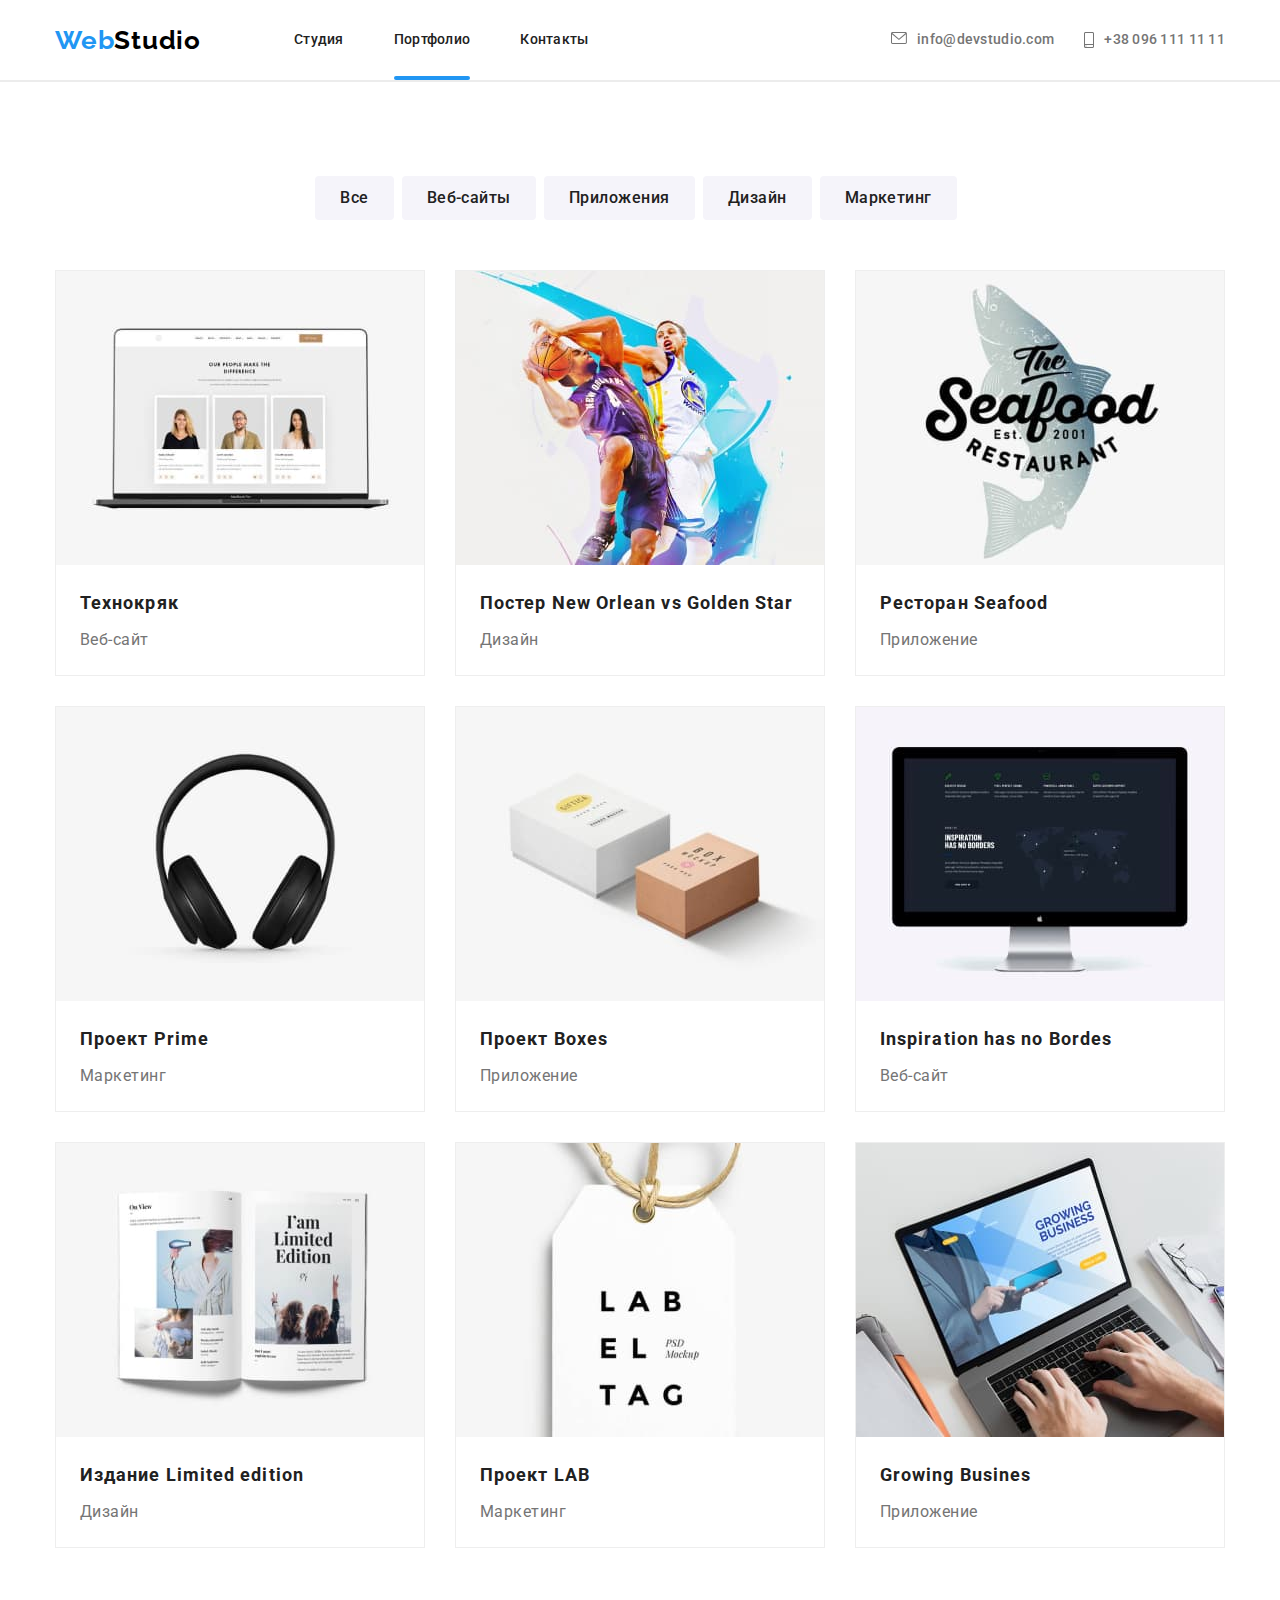
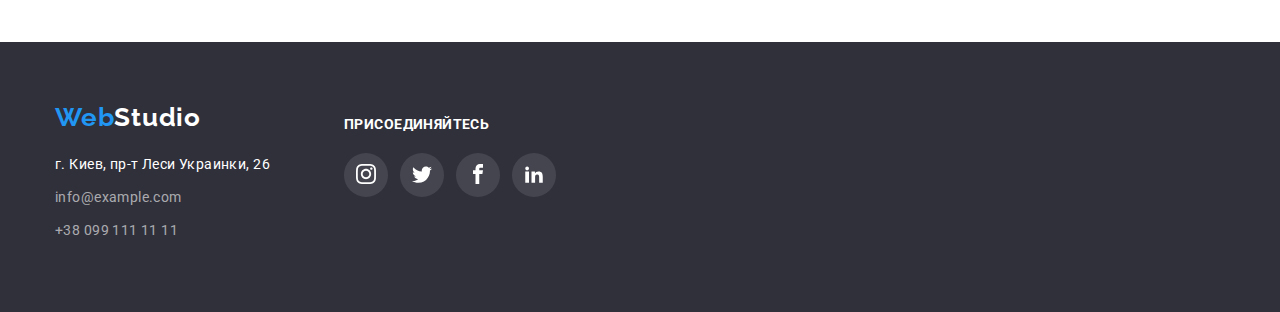
==== portfolio.html @ 7aec96bd "дз" ====
<!DOCTYPE html>
<html lang="ru">
<head>
    <meta charset="UTF-8">
    <meta http-equiv="X-UA-Compatible" content="IE=edge">
    <meta name="viewport" content="width=device-width, initial-scale=1.0">
    <title>Портфолио</title>
    <link rel="preconnect" href="https://fonts.googleapis.com">
    <link rel="preconnect" href="https://fonts.gstatic.com" crossorigin>
    <link href="https://fonts.googleapis.com/css2?family=Raleway:wght@700&family=Roboto:wght@400;500;700;900&display=swap"
        rel="stylesheet">
        <link rel="stylesheet" href="https://cdnjs.cloudflare.com/ajax/libs/modern-normalize/1.1.0/modern-normalize.min.css">
    <link rel="stylesheet" href="css/styles.css">
</head>
<body>
    <header>
        <!--верхняя строка-->
    <div class="container main-nav"><a href=""class="logo link"><span class="logo-one">Web</span><span class="logo-two">Studio</span></a>
    <nav>
        <ul class="site-nav list">
            <li class="item">
                <a class="link-pr" href="index.html">Студия</a>
            </li>
            <li class="item">
                <a class="link-pr current" href="portfolio.html">Портфолио</a>
            </li>
            <li class="item">
                <a class="link-pr" href="">Контакты</a>
            </li>
        </ul>
    </nav>
       <div class="contact-line">
            <a class="contact item link " href="mailto:info@devstudio.com">
                <svg class="icon-email">
                    <use class="" href="./images/sprite.svg#icon-envelope" width="16" height="12"></use>
                </svg>info@devstudio.com
            </a>
             <a class="contact link " href="tel:+380961111111">
                <svg class="icon-tel">
                    <use class="" href="./images/sprite.svg#icon-smartphone" width="10" height="16"></use>
                </svg> +38 096 111 11 11
            </a>
        </div>
    </div>
    <div class="border">
    
    </div>
    </header>
    <main>
        <section>
            <div class="container">
                <!--Конопки навигации-->
                <div class="button-navigation">
                    <ul class="button list">
                        <li  class="item">
                            <button class="portfolio-button " type="button">Все</button>
                        </li>
                        <li class="item">
                            <button class="portfolio-button" type="button">Веб-сайты</button>
                        </li>
                        <li class="item">
                            <button class="portfolio-button" type="button">Приложения</button>
                        </li>
                        <li class="item">
                            <button class="portfolio-button" type="button">Дизайн</button>
                        </li>
                        <li class="item">
                            <button class="portfolio-button" type="button">Маркетинг</button>
                        </li>
                    </ul>
                </div>
            <!--Проекты-->
                <ul class="project list">
                    <li class="project-element">

                        <div class="overlay">
                            <a href="">
                             <img src="images/project1.jpg" alt="Технокряк" width="370" height="294px" /></a>
                                <p class="overlay-content">
                                    Ресурс предлагает комплексные предложения с разным уровнем функционала и сервисов. Все это позволит посетителю получить
                                    исчерпывающие сведения о компании или частном лице
                                </p>
                        </div>
                                <div class="project-groop">
                                    <h3 class="project-titl">Технокряк</h3>
                                    <p class="project-text">Веб-сайт</p>
                                </div>
                    </li>
                    <li class="project-element">
                        <div class="overlay">
                          <a href="">
                            <img src="images/project2.jpg" alt="Постер New Orlean vs Golden Star" width="370" height="294px"  /></a>
                                <p class="overlay-content">
                                    
                                </p>
                        </div>
                            <div class="project-groop">
                                <h3 class="project-titl">Постер New Orlean vs Golden Star</h3>
                                <p class="project-text">Дизайн</p>
                            </div>
                    </li>
                    <li class="project-element">
                        <div class="overlay">
                            <a href="">
                                <img src="images/project3.jpg" alt="Ресторан Seafood" width="370" height="294px" /></a>
                            <p class="overlay-content">
                            
                            </p>
                        </div>
                                <div class="project-groop">
                                    <h3 class="project-titl">Ресторан Seafood</h3>
                                    <p class="project-text">Приложение</p>
                                </div>
                    
                    </li>
                    <li class="project-element">
                       <div class="overlay"> 
                            <a href="">
                              <img src="images/project4.jpg" alt="Проект Prime" width="370" height="294px" /></a>
                                <p class="overlay-content">
                                
                                </p>
                        </div>
                            <div class="project-groop">
                                <h3 class="project-titl">Проект Prime</h3>
                                <p class="project-text">Маркетинг</p>
                            </div>
                    </li>
                    <li class="project-element">
                        <div class="overlay">
                            <a href="">
                                <img src="images/project5.jpg" alt="Проект Boxes" width="370" height="294px" /></a>
                                    <p class="overlay-content">
                                    
                                    </p>
                        </div>
                            <div class="project-groop">
                                <h3 class="project-titl">Проект Boxes</h3>
                                <p class="project-text">Приложение</p>
                            </div>
                    </li>
                    <li class="project-element">
                        <div class="overlay">
                            <a href="">
                                <img src="images/project6.jpg" alt="Inspiration has no Bordes" width="370" height="294px" /></a>
                                    <p class="overlay-content">
                                    
                                    </p>
                        </div>
                            <div class="project-groop">
                                <h3 class="project-titl">Inspiration has no Bordes</h3>
                                <p class="project-text">Веб-сайт</p>
                            </div>
                    </li>
                    <li class="project-element">
                        <div class="overlay">
                            <a href="">
                                <img src="images/project7.jpg" alt="Издание Limited edition" width="370" height="294px" /></a>
                                    <p class="overlay-content">
                                    
                                    </p>
                        </div>
                            <div class="project-groop">
                                <h3 class="project-titl">Издание Limited edition</h3>
                                <p class="project-text">Дизайн</p>
                            </div>
                    </li>
                    <li class="project-element">
                       <div class="overlay">
                            <a href="">
                                <img src="images/project8.jpg" alt="Проект LAB" width="370" height="294px" /></a>
                                    <p class="overlay-content">
                                    
                                    </p>
                        </div>
                            <div class="project-groop">
                                <h3 class="project-titl">Проект LAB</h3>
                                <p class="project-text">Маркетинг</p>
                            </div>
                    </li>
                    <li class="project-element">
                        <div class="overlay">
                            <a href="">
                                <img src="images/project9.jpg" alt="Growing Busines" width="370" height="294px" /></a>
                                    <p class="overlay-content">
                                    
                                    </p>
                        </div>
                            <div class="project-groop">
                                <h3 class="project-titl">Growing Busines</h3>
                                <p class="project-text">Приложение</p>
                            </div>
                    </li>
                </ul>
            </div>
        </section>
    </main>
    <footer>
        <div class="footer container">
            <div class="footer-item">
                <!--Подвал-->
                <a href="" class="logo link"><span class="logo-one">Web</span><span
                        class="logo-two-footer">Studio</span></a>
                <address>
                    <p class="addres">г. Киев, пр-т Леси Украинки, 26</p>
                    <a class="address-contact link" href="mailto:info@example.com">info@example.com</a>
                    <a class="address-contact link" href="tel:+380991111111">+38 099 111 11 11</a>
                </address>
            </div>
    
            <div class="footer-item ">
                <h2 class="footer-title">Присоединяйтесь</h3>
                    <ul class="footer-social list">
                        <li class="footer-social-list-item">
                            <a class="footer-social-list-link" href="">
                                <svg class="footer-social-list-icon">
                                    <use href="./images/sprite.svg#icon-instagram" width="20" height="20">
    
                                    </use>
                                </svg>
                            </a>
                        </li>
                        <li class="footer-social-list-item">
                            <a class="footer-social-list-link" href="">
                                <svg class="footer-social-list-icon">
                                    <use href="./images/sprite.svg#icon-twitter" width="20" height="20">
    
                                    </use>
                                </svg>
                            </a>
                        </li>
                        <li class="footer-social-list-item">
                            <a class="footer-social-list-link" href="">
                                <svg class="footer-social-list-icon">
                                    <use href="./images/sprite.svg#icon-facebook" width="20" height="20">
    
                                    </use>
                                </svg>
                            </a>
                        </li>
                        <li class="footer-social-list-item">
                            <a class="footer-social-list-link" href="">
                                <svg class="footer-social-list-icon">
                                    <use class="" href="./images/sprite.svg#icon-linkedin" width="20" height="20">
    
                                    </use>
                                </svg>
                            </a>
                        </li>
                    </ul>
            </div>
        </div>
    </footer>
    </body>
    
    </html>
---- css/styles.css ----
:root {
  --primary-font-family: "Roboto", sans-serif;
  --secondary-font-family: "Raleway", sans-serif;
  --color-text: #000000;
  --background-color: #ffffff;
  --second-background: #2f303a;
  --focus-color: #2196f3;
  --secondary-color: #757575;
  --color-title: #212121;
}
h1,
h2,
h3,
h4,
h5,
h6,
p {
  margin-top: 0;
  margin-bottom: 0;
}
ul,
ol {
  margin-top: 0;
  margin-bottom: 0;
  padding-left: 0;
}
img {
  display: block;
}
.container {
  width: 1200px;
  padding-left: 15px;
  padding-right: 15px;
  margin-left: auto;
  margin-right: auto;
}
section {
  padding-top: 94px;
  padding-bottom: 94px;
}
.list {
  color: var(--color-text);
  list-style-type: none;
}
.link {
  text-decoration: none;
}
body {
  background-color: var(--background-color);
  color: var(--color-text);
  font-family: var(--primary-font-family);
}
.main-nav {
  display: flex;
  align-items: center;
}
/* .link-pr::after {
  content: "";
  display: block;
  width: 100%;
  height: 3px;
  border-radius: 2px;
  background-color: blueviolet; */

.logo {
  font-family: var(--secondary-font-family);
  font-style: normal;
  font-weight: bold;
  font-size: 26px;
  line-height: 1.19;
  /* identical to box height */
  letter-spacing: 0.03em;
}
.logo-one {
  color: #2196f3;
}
.logo-two {
  color: var(--color-text);
}
.logo-two-footer {
  color: #ffffff;
}
/*site nab */
.site-nav .current::after {
  content: "";
  position: absolute;
  bottom: 0;
  left: 0;

  display: block;
  width: 100%;
  height: 4px;
  border-radius: 2px;
  background-color: #2196f3;
}
.site-nav {
  display: flex;

  margin-left: 93px;
}
.site-nav .item:not(:last-child) {
  margin-right: 50px;
}
.site-nav a {
  color: #212121;
  font-family: var(--primary-font-family);
  font-style: normal;
  font-weight: 500;
  font-size: 14px;
  line-height: 1.14;
  letter-spacing: 0.02em;
  position: relative;
  text-decoration: none;

  transition: color 250ms cubic-bezier(0.4, 0, 0.2, 1);
}
.site-nav a:hover,
.site-nav a:focus {
  color: var(--focus-color);
}
.link-pr {
  display: block;
  padding-top: 32px;
  padding-bottom: 32px;
}
.border {
  border: 1px solid #ececec;
}
.contact {
  display: flex;
  font-family: var(--primary-font-family);
  font-style: normal;
  font-weight: 500;
  font-size: 14px;
  line-height: 1.14;
  letter-spacing: 0.02em;

  color: var(--secondary-color);

  transition: color 250ms cubic-bezier(0.4, 0, 0.2, 1);
}
.contact.item:not(:last-child) {
  margin-right: 30px;
}
.contact:hover,
.contact:focus {
  color: var(--focus-color);
}
.contact:hover .icon-email,
.contact:focus .icon-email {
  fill: var(--focus-color);
}
.contact:hover .icon-tel,
.contact:focus .icon-tel {
  fill: var(--focus-color);
}
.contact-line {
  display: flex;
  margin-left: auto;
}
.icon-email {
  display: block;
  width: 16px;
  height: 12px;
  margin-right: 10px;
  fill: var(--secondary-color);
}
.icon-tel {
  display: block;
  width: 10px;
  height: 16px;
  margin-right: 10px;
  fill: var(--secondary-color);
}
/*service*/
.servis {
  background-color: var(--second-background);
  text-align: center;

  padding-bottom: 200px;
  padding-top: 200px;

  background-image: linear-gradient(
      to top,
      rgba(0, 0, 0, 0.25),
      rgba(0, 0, 0, 0.25)
    ),
    url(../images/bcg.jpg);

  background-repeat: no-repeat;
  background-position: center;
  background-size: cover;
}
.servis-text {
  font-family: var(--primary-font-family);
  font-style: normal;
  font-weight: 900px;
  font-size: 44px;
  line-height: 1.36;
  letter-spacing: 0.06em;
  text-transform: uppercase;

  color: #ffffff;
  display: flex;
  flex-flow: column;
}
.servis-button {
  font-family: var(--primary-font-family);
  font-style: normal;
  font-weight: bold;
  font-size: 16px;
  line-height: 1.88;
  display: inline-block;
  letter-spacing: 0.06em;
  cursor: pointer;

  color: #ffffff;
  background: #2196f3;
  box-shadow: 0px 4px 4px rgba(0, 0, 0, 0.15);
  border-radius: 4px;
  border: solid transparent;

  margin-top: 30px;
  padding: 10px 32px;
  min-width: 200px;
  transition: color 250ms cubic-bezier(0.4, 0, 0.2, 1);
}
.servis-button:hover,
.servis-button:focus {
  background: #188ce8;
  color: #ffffff;
  box-shadow: 0px 4px 4px rgba(0, 0, 0, 0.15);
  border-radius: 4px;
}
/* Modal */
.backdrop {
  position: fixed;
  top: 0;
  left: 0;
  width: 100%;
  height: 100%;
  background-color: rgba(0, 0, 0, 0.2);

  opacity: 1;

  transition: opacity 250ms cubic-bezier(0.4, 0, 0.2, 1);
}
.backdrop.is-hidden {
  opacity: 0;
  pointer-events: none;
  transition: opacity 250ms cubic-bezier(0.4, 0, 0.2, 1);
}
.backdrop.is-hidden.modal {
  transform: scale(0.1);
  transition: transform 250ms cubic-bezier(0.4, 0, 0.2, 1);
}
.modal {
  position: absolute;
  top: 50%;
  left: 50%;

  transform: scale(1) translate(-50%, -50%);
  width: 528px;
  height: 581px;

  background: #ffffff;
  box-shadow: 0px 1px 3px rgba(0, 0, 0, 0.12), 0px 1px 1px rgba(0, 0, 0, 0.14),
    0px 2px 1px rgba(0, 0, 0, 0.2);
  border-radius: 4px;

  transition: transform 250ms cubic-bezier(0.4, 0, 0.2, 1);
}
.btn-modal {
  position: absolute;
  top: 0;
  right: 0;

  width: 20px;
  height: 20px;
  border-radius: 50%;
  background: #ffffff;
  border: 1px solid rgba(0, 0, 0, 0.1);
  padding-right: 15px;
  padding-top: 2px;
  margin-right: 8px;
  margin-top: 8px;
}
.btm-modal-icon {
  width: 100%;
  height: 100%;
}
/*peculiarities*/
.feature {
  padding-bottom: 0px;
}
.peculiarities {
  display: flex;
}
.icon-item {
  min-width: 270px;
  min-height: 101px;
  margin-right: 30px;
  flex-basis: calc((100% - 120px) / 4);
}
.icon-sector {
  background-color: #f5f4fa;
  margin-bottom: 30px;

  min-width: 270px;
  min-height: 120px;
  display: flex;

  align-items: center;
  justify-content: center;
}
.icon {
  width: 70px;
  height: 70px;
}

.peculiarities .item:nth-child(4n) {
  margin-right: 0px;
}
.peculiarities-titl {
  font-family: var(--primary-font-family);
  font-style: normal;
  font-weight: bold;
  font-size: 14px;
  line-height: 1.14;
  letter-spacing: 0.03em;
  text-transform: uppercase;

  color: var(--color-title);

  margin-bottom: 10px;
}
.peculiarities-text {
  font-family: var(--primary-font-family);
  font-style: normal;
  font-weight: normal;
  font-size: 14px;
  line-height: 1.71;
  letter-spacing: 0.03em;

  color: var(--secondary-color);
}
.bacground-section {
  background: #f5f4fa;
}
.headlines {
  font-family: var(--primary-font-family);
  font-style: normal;
  font-weight: bold;
  font-size: 36px;
  line-height: 1.17;
  text-align: center;
  letter-spacing: 0.03em;

  color: var(--color-title);

  margin-bottom: 50px;
}
.images-sector {
  position: relative;
}

.images-sector-text {
  position: absolute;
  bottom: 0;
  left: 0;
  width: 100%;
  height: 70px;

  background: rgba(47, 48, 58, 0.8);

  font-family: var(--primary-font-family);
  font-style: normal;
  font-weight: bold;
  font-size: 14px;
  line-height: 1.14;
  letter-spacing: 0.03em;
  text-transform: uppercase;
  color: #ffffff;
  text-align: center;

  padding-top: 27px;
}
/* Comand */
.main-img {
  display: flex;
}
.main-img .item {
  margin-right: 30px;
  width: 370px;
}
.main-img .item:nth-child(3n) {
  margin-right: 0px;
}
.img-section {
  justify-content: center;
}
/*team*/
.team-groop {
  padding-top: 30px;
  padding-bottom: 30px;
}
.team-main-img {
  display: flex;
}
.team-main-img .item {
  margin-right: 30px;

  background: #ffffff;

  box-shadow: 0px 1px 3px rgba(0, 0, 0, 0.12), 0px 1px 1px rgba(0, 0, 0, 0.14),
    0px 2px 1px rgba(0, 0, 0, 0.2);
  border-radius: 0px 0px 4px 4px;
}
.team-main-img .item:nth-child(4n) {
  margin-right: 0px;
}
.team-titl {
  font-family: var(--primary-font-family);
  font-style: normal;
  font-weight: 500;
  font-size: 16px;
  line-height: 1.19;
  text-align: center;
  letter-spacing: 0.03em;

  color: var(--color-title);
}
.team-text {
  font-family: var(--primary-font-family);
  font-style: normal;
  font-weight: normal;
  font-size: 16px;
  line-height: 1.19;
  text-align: center;
  letter-spacing: 0.03em;

  color: var(--secondary-color);

  margin-top: 10px;
}

.social-list {
  display: flex;
  padding-top: 10px;
  justify-content: space-around;
  align-items: center;
}
.social-list-item {
  justify-content: space-around;
  margin-left: 10px;
}
.social-list-item:first-child {
  margin-left: 0px;
}
.social-list-link {
  display: flex;

  justify-content: space-around;
  width: 44px;
  height: 44px;
  background-color: var(--background-color);
  border-radius: 50%;
  transition: background-color 250ms cubic-bezier(0.4, 0, 0.2, 1);
}
.social-list-icon {
  width: 20px;
  height: 20px;
  margin-top: 11px;
  justify-content: space-around;
  align-items: center;
  fill: #afb1b8;
  transition: fill 250ms cubic-bezier(0.4, 0, 0.2, 1);
}

.social-list-link:hover,
.social-list-link:focus {
  background-color: var(--focus-color);
}

.social-list-link:hover .social-list-icon,
.social-list-link:focus .social-list-icon {
  fill: var(--background-color);
}
/*button*/
.button-navigation {
  justify-content: center;
}
.button {
  display: flex;

  margin-bottom: 50px;
  justify-content: center;
}
.button .item {
  margin-right: 8px;
}
.portfolio-button {
  color: var(--color-title);
  background-color: #f5f4fa;
  font-family: inherit;
  font-weight: 500;
  font-size: 16px;
  line-height: 1.62;

  text-align: center;
  letter-spacing: 0.03em;
  cursor: pointer;
  border: solid transparent;

  padding: 6px 22px;
  border-radius: 4px;

  transition: box-shadow 250ms cubic-bezier(0.4, 0, 0.2, 1),
    color 250ms cubic-bezier(0.4, 0, 0.2, 1);
}
.portfolio-button:hover,
.portfolio-button:focus {
  color: #ffffff;
  background-color: #2196f3;
  box-sizing: border-box;
  box-shadow: 0px 1px 1px rgba(0, 0, 0, 0.12), 0px 4px 4px rgba(0, 0, 0, 0.06),
    1px 4px 6px rgba(0, 0, 0, 0.16);
}
.button-nav:focus,
.button-nav:hover {
  background-color: var(--focus-color);
  color: #ffffff;
  box-shadow: 0px 3px 1px rgba(0, 0, 0, 0.1), 0px 1px 2px rgba(0, 0, 0, 0.08),
    0px 2px 2px rgba(0, 0, 0, 0.12);
  border-radius: 4px;
}
/*projects*/
.project {
  display: flex;
  flex-wrap: wrap;
}
.project-element {
  width: 370px;
  margin-right: 30px;
  margin-bottom: 30px;

  background: #ffffff;
  border: 1px solid #eeeeee;
  box-sizing: border-box;
  transition: box-sizing 250ms cubic-bezier(0.4, 0, 0.2, 1);
}
.project-element:focus,
.project-element:hover {
  box-sizing: border-box;
  box-shadow: 0px 1px 1px rgba(0, 0, 0, 0.12), 0px 4px 4px rgba(0, 0, 0, 0.06),
    1px 4px 6px rgba(0, 0, 0, 0.16);
}
.project-element:nth-child(3n) {
  margin-right: 0px;
}
.project-element:nth-last-child(-n + 3) {
  margin-bottom: 0px;
}
/* Overlay */

.overlay {
  position: relative;
  overflow: hidden;
}
.overlay::before {
  position: absolute;
  content: "";
  display: inline-block;
  width: 100%;
  height: 100%;
  background-color: rgba(33, 150, 243, 0.9);

  transform: translateY(+300px);

  transition: transform 250ms cubic-bezier(0.4, 0, 0.2, 1);
}
.overlay-content {
  position: absolute;
  top: 0;
  left: 0;

  width: 100%;
  height: 100%;

  font-family: var(--primary-font-family);
  font-style: normal;
  font-weight: normal;
  font-size: 16px;
  line-height: 1.88;
  letter-spacing: 0.03em;

  color: #ffffff;

  padding-top: 63px;
  padding-left: 24px;

  transform: translateY(+300px);

  transition: transform 250ms cubic-bezier(0.4, 0, 0.2, 1);
}
.overlay:focus .overlay-content,
.overlay:hover .overlay-content {
  transform: translateY(0);
}
.overlay:focus::before,
.overlay:hover::before {
  transform: translateY(0);
}
.project-groop {
  padding-top: 20px;
  padding-bottom: 20px;
  padding-left: 24px;
  padding-right: 24px;
}
.project-titl {
  font-family: var(--primary-font-family);
  font-style: normal;
  font-weight: bold;
  font-size: 18px;
  line-height: 2;
  letter-spacing: 0.06em;

  color: var(--color-title);

  padding-bottom: 4px;
}
.project-text {
  font-family: var(--primary-font-family);
  font-style: normal;
  font-weight: normal;
  font-size: 16px;
  line-height: 1.88;
  letter-spacing: 0.03em;

  color: var(--secondary-color);
}
/* Company */
.company {
  display: flex;
  width: 170px;
  height: 92px;
}
.company-sector {
  width: 170px;
  height: 92px;
  margin-right: 30px;
}
.company-item {
  min-width: 170px;
  min-height: 92px;
  margin-right: 30px;
  flex-basis: calc((100% - 92px) / 6);
}
.company-item:last-child {
  margin-right: 0px;
}
.company-list-link {
  display: flex;
  justify-content: center;
  align-items: center;
  fill: #afb1b8;
  border: 1px solid #afb1b8;
  border-radius: 4px;
  min-width: 170px;
  min-height: 92px;
  transition: fill 250ms cubic-bezier(0.4, 0, 0.2, 1),
    border 250ms cubic-bezier(0.4, 0, 0.2, 1);
}
.company-icon {
  fill: #afb1b8;
  width: 106px;
  height: 60px;
  transition: fill 250ms cubic-bezier(0.4, 0, 0.2, 1);
}
.company-list-link:focus,
.company-list-link:hover {
  border: 1px solid var(--focus-color);
  border-radius: 4px;
}
.company-list-link:focus .company-icon,
.company-list-link:hover .company-icon {
  fill: var(--focus-color);
}
/*footer*/
footer {
  display: flex;
  background-color: var(--second-background);
  padding-top: 60px;
  padding-bottom: 60px;
  white-space: nowrap;
}
.footer-item {
  white-space: normal;
  display: inline-block;
  vertical-align: top;
}
.footer-item:last-child {
  margin-left: 70px;
  margin-top: 15px;
}
.addres {
  font-family: var(--primary-font-family);
  font-style: normal;
  font-weight: normal;
  font-size: 14px;
  line-height: 1.71;
  letter-spacing: 0.03em;
  color: #ffffff;

  margin-top: 20px;
  margin-bottom: 9px;
}
.address-contact {
  font-family: var(--primary-font-family);
  font-style: normal;
  font-weight: normal;
  font-size: 14px;
  line-height: 1.71;
  letter-spacing: 0.03em;
  color: rgba(255, 255, 255, 0.6);

  display: flex;

  transition: color 250ms cubic-bezier(0.4, 0, 0.2, 1);
  margin-bottom: 9px;
}
.address-contact:focus,
.address-contact:hover {
  color: var(--focus-color);
}
.footer-title {
  font-family: var(--primary-font-family);
  font-style: normal;
  font-weight: bold;
  font-size: 14px;
  line-height: 1.14;
  letter-spacing: 0.03em;
  text-transform: uppercase;

  color: #ffffff;

  margin-bottom: 20px;
}
.footer-social {
  display: inline-flex;
}
.footer-social-list {
  display: flex;
  padding-top: 10px;
  justify-content: space-around;
  align-items: center;
}
.footer-social-list-item {
  justify-content: space-around;
  margin-left: 12px;
}
.footer-social-list-item:first-child {
  margin-left: 0px;
}
.footer-social-list-link {
  display: flex;

  justify-content: space-around;
  width: 44px;
  height: 44px;
  background-color: rgb(255, 255, 255, 10%);
  border-radius: 50%;
  transition: background-color 250ms cubic-bezier(0.4, 0, 0.2, 1);
}
.footer-social-list-icon {
  width: 20px;
  height: 20px;
  margin-top: 11px;
  justify-content: space-around;
  align-items: center;
  fill: var(--background-color);
}

.footer-social-list-link:hover,
.footer-social-list-link:focus {
  background-color: var(--focus-color);
}

.footer-social-list-link:hover .footer-social-list-icon,
.footer-social-list-link:focus .footer-social-list-icon {
  fill: var(--background-color);
}
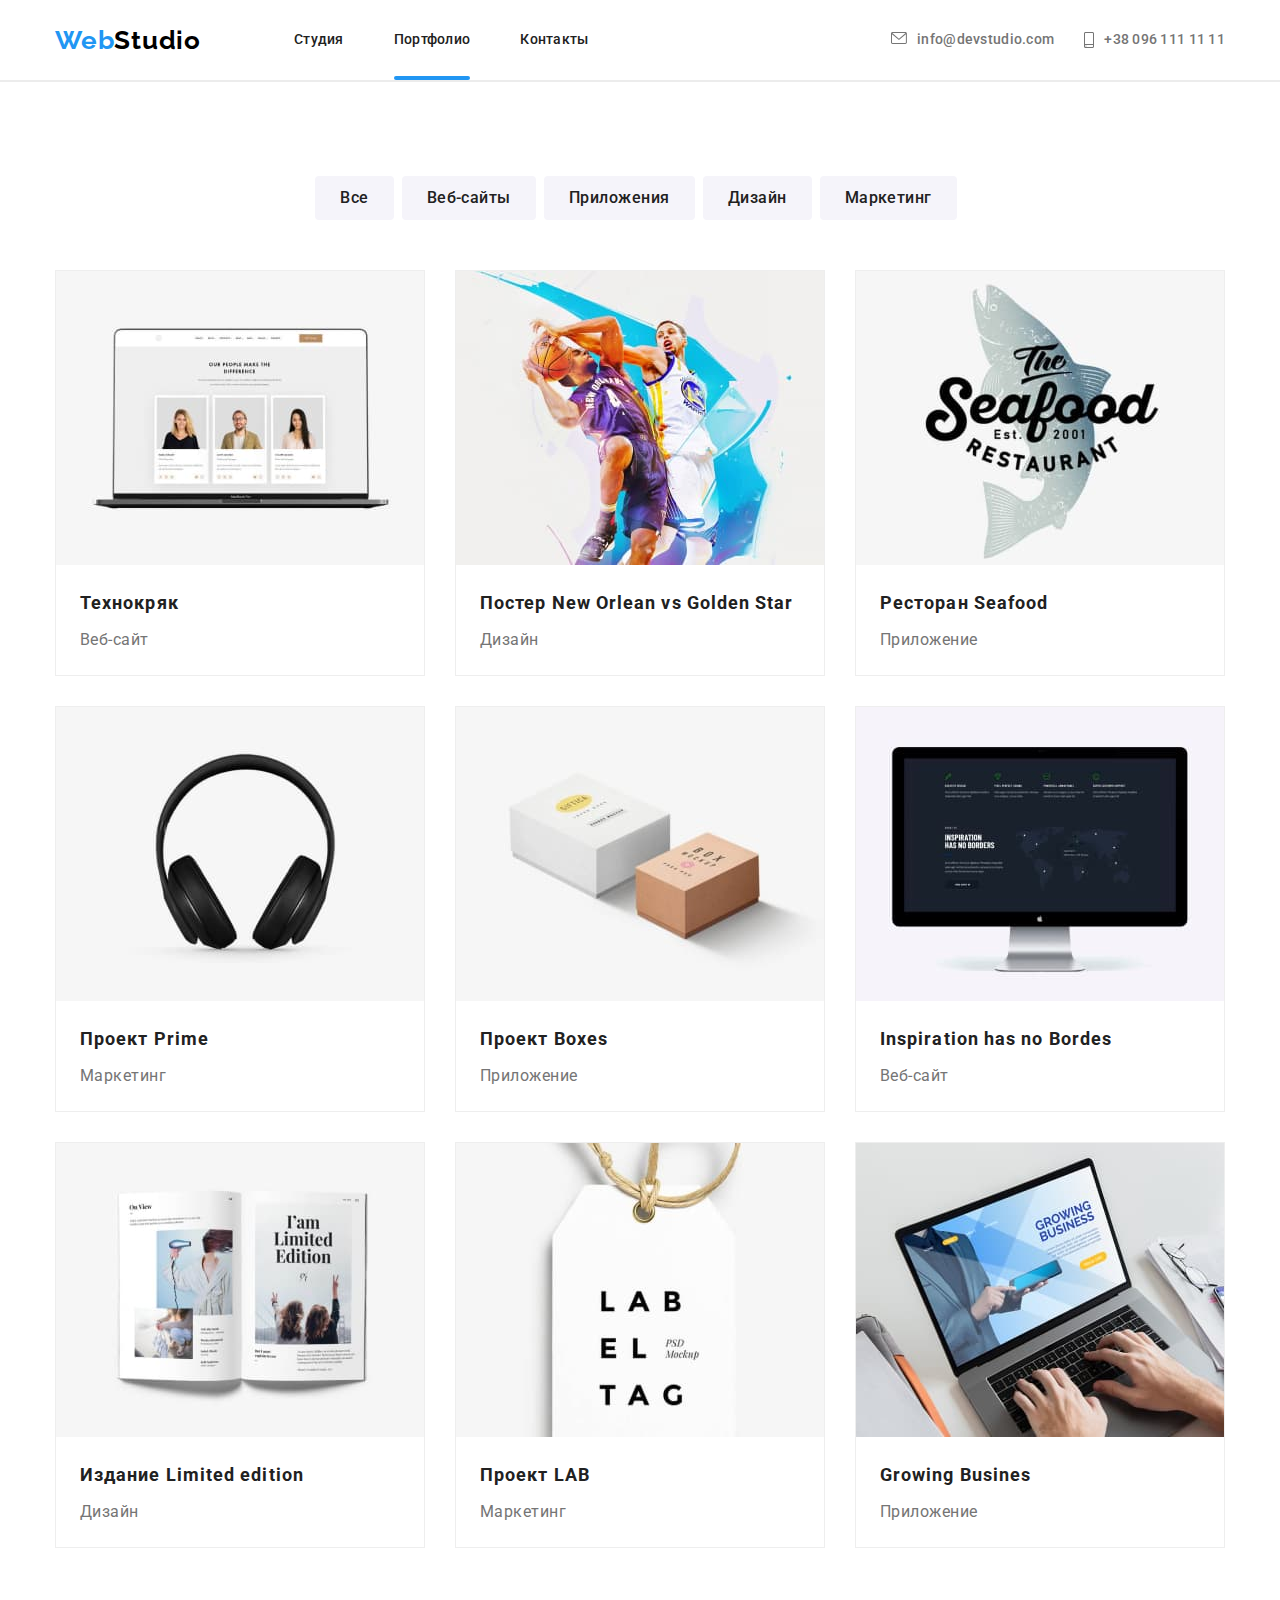
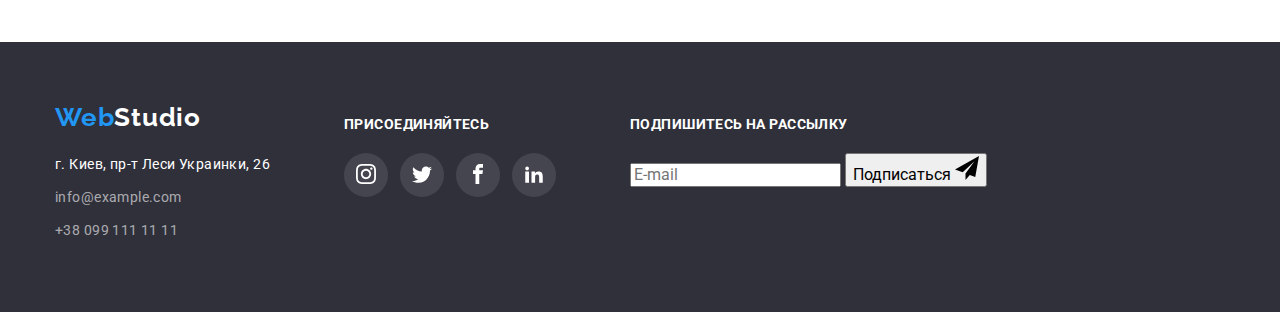
==== commit 8297de80: "dz" ====
--- a/portfolio.html
+++ b/portfolio.html
@@ -249,6 +249,20 @@
                         </li>
                     </ul>
             </div>
+            <div class="footer-item ">
+                <h2 class="footer-title">Подпишитесь на рассылку</h3>
+                    <form>
+            
+                        <input type="mail" name="mail" placeholder="E-mail" />
+                        <button type="submit">Подписаться
+                            <svg class="foter-icon">
+                                <use href="./images/sprite.svg#icon-telegram" width="24" height="24">
+                                </use>
+                            </svg>
+                        </button>
+            
+                    </form>
+            </div>
         </div>
     </footer>
     </body>
--- a/css/styles.css
+++ b/css/styles.css
@@ -289,6 +289,30 @@
   width: 100%;
   height: 100%;
 }
+/* form */
+.form {
+  padding: 40px;
+  margin-left: auto;
+  margin-right: auto;
+}
+.form-field {
+  margin-bottom: 10px;
+  display: flex;
+  flex-direction: column;
+  text-align: left;
+  position: relative;
+}
+.form-lable {
+}
+.form-input {
+}
+.form-icon {
+  width: 18px;
+  height: 18px;
+  position: absolute;
+  top: 50%;
+  left: 12px;
+}
 /*peculiarities*/
 .feature {
   padding-bottom: 0px;
@@ -699,7 +723,7 @@
   display: inline-block;
   vertical-align: top;
 }
-.footer-item:last-child {
+.footer-item:not(:first-child) {
   margin-left: 70px;
   margin-top: 15px;
 }
@@ -790,3 +814,7 @@
 .footer-social-list-link:focus .footer-social-list-icon {
   fill: var(--background-color);
 }
+.foter-icon {
+  width: 24px;
+  height: 24px;
+}
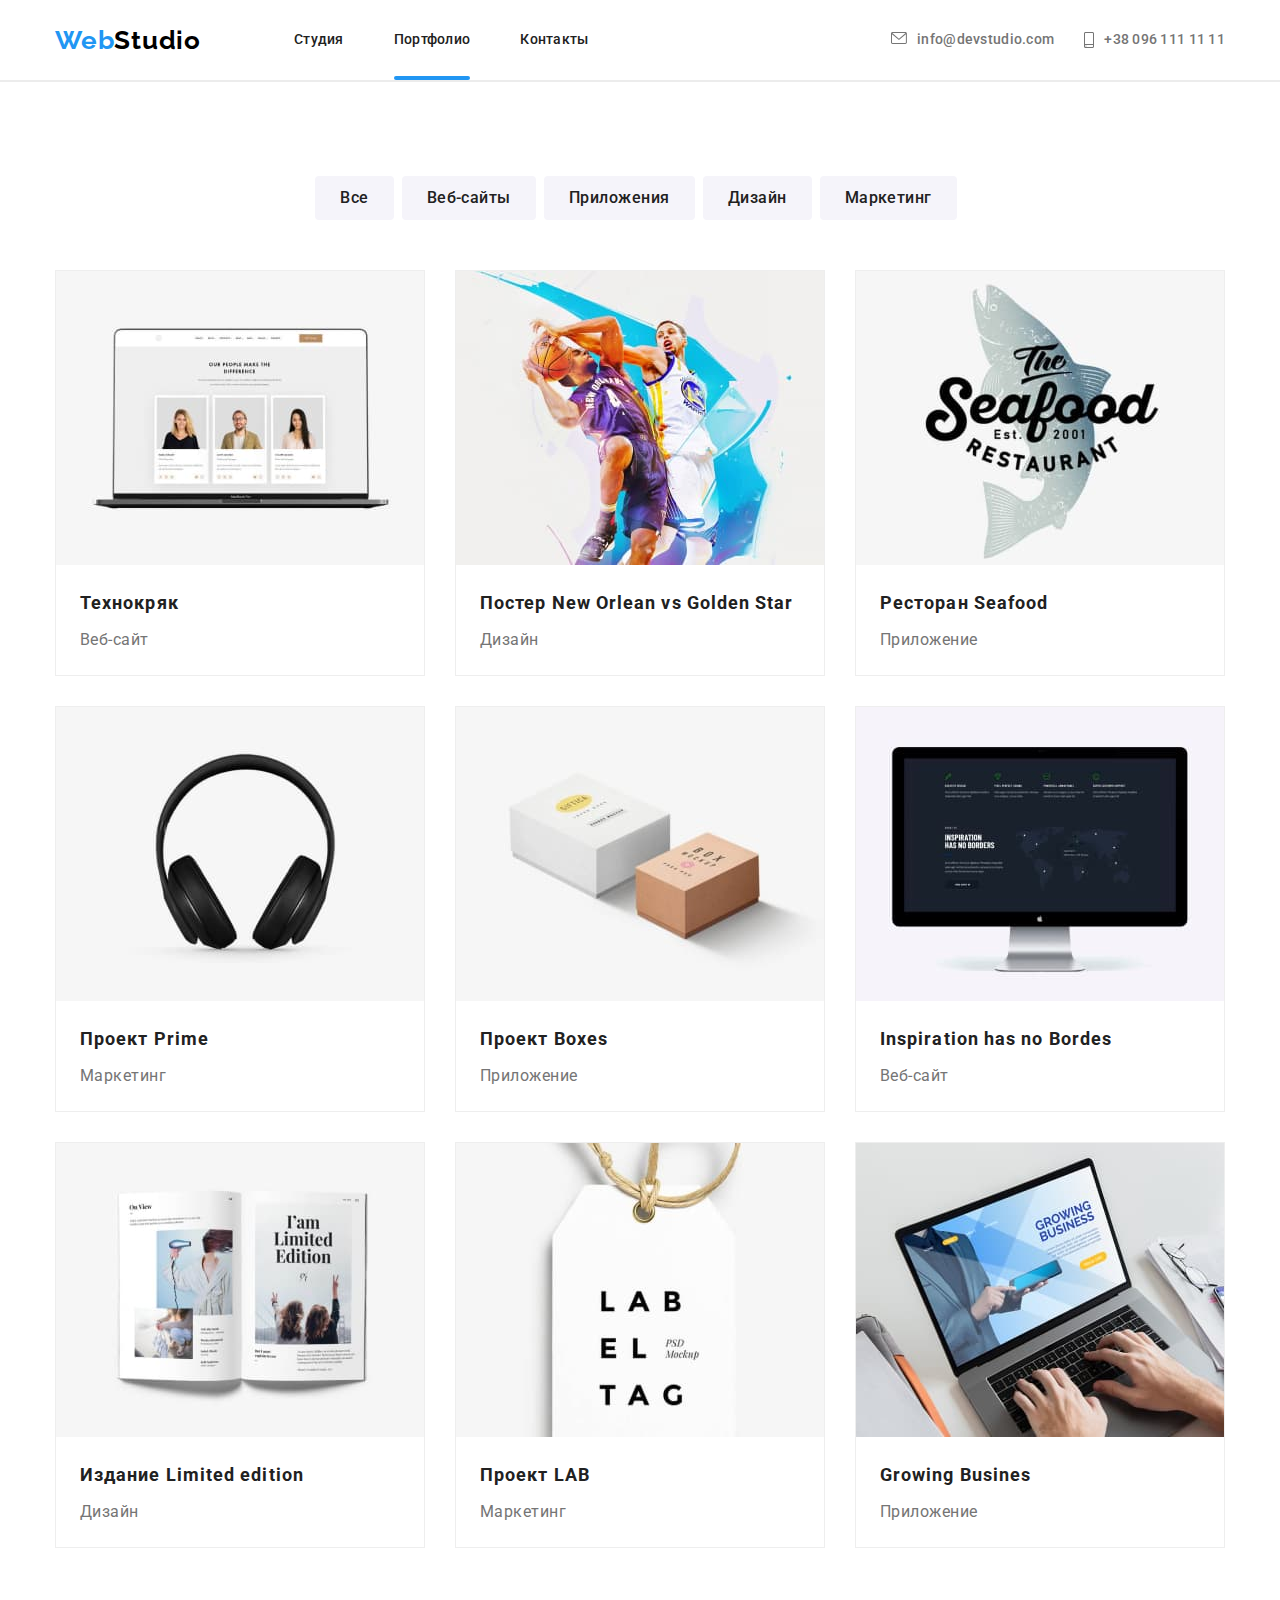
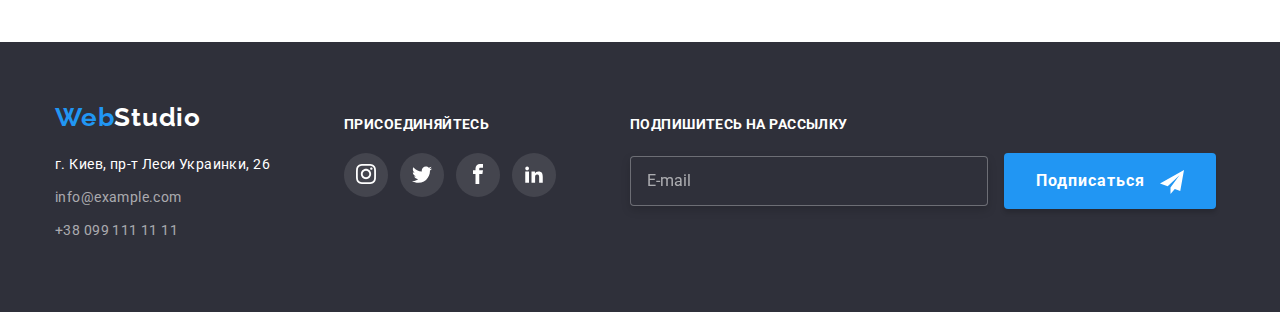
==== commit 8e51d238: "дз" ====
--- a/portfolio.html
+++ b/portfolio.html
@@ -253,8 +253,8 @@
                 <h2 class="footer-title">Подпишитесь на рассылку</h3>
                     <form>
             
-                        <input type="mail" name="mail" placeholder="E-mail" />
-                        <button type="submit">Подписаться
+                        <input class="foter-input" type="mail" name="mail" placeholder="E-mail" />
+                        <button class="foter-button" type="submit">Подписаться
                             <svg class="foter-icon">
                                 <use href="./images/sprite.svg#icon-telegram" width="24" height="24">
                                 </use>
--- a/css/styles.css
+++ b/css/styles.css
@@ -275,19 +275,21 @@
   top: 0;
   right: 0;
 
-  width: 20px;
-  height: 20px;
+  width: 21px;
+  height: 21px;
   border-radius: 50%;
   background: #ffffff;
   border: 1px solid rgba(0, 0, 0, 0.1);
-  padding-right: 15px;
-  padding-top: 2px;
+  padding-right: 17px;
+  padding-top: 3px;
   margin-right: 8px;
   margin-top: 8px;
-}
-.btm-modal-icon {
-  width: 100%;
-  height: 100%;
+  fill: #000000;
+  transition: fill 250ms cubic-bezier(0.4, 0, 0.2, 1);
+}
+.btn-modal:focus,
+.btn-modal:hover {
+  fill: #188ce8;
 }
 /* form */
 .form {
@@ -295,16 +297,59 @@
   margin-left: auto;
   margin-right: auto;
 }
+.form-text {
+  font-family: var(--primary-font-family);
+  font-style: normal;
+  font-weight: 700;
+  font-size: 20px;
+  line-height: 1/15;
+  text-align: center;
+  letter-spacing: 0.03em;
+
+  color: var(--color-title);
+  margin-bottom: 12px;
+}
 .form-field {
   margin-bottom: 10px;
   display: flex;
   flex-direction: column;
+
+  position: relative;
+}
+.form-lable {
   text-align: left;
-  position: relative;
-}
-.form-lable {
+  margin-bottom: 4px;
+  color: var(--secondary-color);
+  font-family: var(--primary-font-family);
+  font-style: normal;
+  font-weight: 400;
+  font-size: 12px;
+  line-height: 1.17;
+  letter-spacing: 0.01em;
 }
 .form-input {
+  padding-left: 42px;
+  padding-top: 12px;
+  padding-bottom: 12px;
+  border: 1px solid rgba(33, 33, 33, 0.2);
+  box-sizing: border-box;
+  border-radius: 4px;
+  transition: border 250ms cubic-bezier(0.4, 0, 0.2, 1);
+}
+.form-input:focus,
+.form-textarea {
+  outline: white;
+  border: 1px solid #2196f3;
+}
+.form-input::placeholder {
+  color: rgba(117, 117, 117, 0.5);
+}
+.form-textarea {
+  padding: 12px 16px;
+  border: 1px solid rgba(33, 33, 33, 0.2);
+  box-sizing: border-box;
+  border-radius: 4px;
+  resize: none;
 }
 .form-icon {
   width: 18px;
@@ -312,6 +357,88 @@
   position: absolute;
   top: 50%;
   left: 12px;
+  transition: fill 250ms cubic-bezier(0.4, 0, 0.2, 1);
+}
+.form-input:focus + .form-icon {
+  fill: #2196f3;
+}
+.checkbox {
+  -webkit-appearance: none;
+  -moz-appearance: none;
+  appearance: none;
+  position: absolute;
+}
+.checkbox-lable {
+  color: var(--secondary-color);
+  font-family: var(--primary-font-family);
+  font-style: normal;
+  font-weight: 400;
+  font-size: 14px;
+  line-height: 1.71;
+  letter-spacing: 0.03em;
+}
+.checkbox-icon {
+  padding-left: 2px;
+  padding-top: 4px;
+  width: 15px;
+  height: 16px;
+  fill: #ffffff;
+  transition: fill 250ms cubic-bezier(0.4, 0, 0.2, 1);
+}
+.checkbox-icon-item {
+  width: 15px;
+  height: 16px;
+  border: 2px solid rgba(33, 33, 33, 1);
+  border-radius: 4px;
+  margin-right: 9px;
+  transition: border 250ms cubic-bezier(0.4, 0, 0.2, 1);
+}
+.checkbox:checked + .checkbox-icon-item {
+  background-color: #2196f3;
+  border-radius: 4px;
+  border: 2px solid #2196f3;
+  transition: background-color 250ms cubic-bezier(0.4, 0, 0.2, 1);
+}
+.political {
+  font-family: var(--primary-font-family);
+  font-style: normal;
+  font-weight: 400;
+  font-size: 14px;
+  line-height: 1.71;
+
+  letter-spacing: 0.03em;
+  text-decoration-line: underline;
+
+  color: #2196f3;
+}
+.form-button {
+  font-family: var(--primary-font-family);
+  font-style: normal;
+  font-weight: 700;
+  font-size: 16px;
+  line-height: 1.88;
+  display: inline-block;
+  letter-spacing: 0.06em;
+  cursor: pointer;
+
+  color: #ffffff;
+  background: #2196f3;
+  box-shadow: 0px 4px 4px rgba(0, 0, 0, 0.15);
+  border-radius: 4px;
+  border: solid transparent;
+
+  margin-top: 30px;
+  padding: 10px 56px;
+  min-width: 200px;
+  transition: color 250ms cubic-bezier(0.4, 0, 0.2, 1);
+}
+.form-button:hover,
+.form-button:focus {
+  background: #188ce8;
+  color: #ffffff;
+  box-shadow: 0px 4px 4px rgba(0, 0, 0, 0.15);
+  border-radius: 4px;
+  transition: color 250ms cubic-bezier(0.4, 0, 0.2, 1);
 }
 /*peculiarities*/
 .feature {
@@ -817,4 +944,54 @@
 .foter-icon {
   width: 24px;
   height: 24px;
-}
+  fill: #ffffff;
+  margin-left: 10px;
+  vertical-align: middle;
+}
+.foter-input {
+  padding-left: 16px;
+  padding-top: 15px;
+  padding-bottom: 15px;
+  border: 1px solid rgba(255, 255, 255, 0.3);
+  box-sizing: border-box;
+  filter: drop-shadow(0px 4px 4px rgba(0, 0, 0, 0.15));
+  border-radius: 4px;
+  background: #2f303a;
+  min-width: 358px;
+  color: #ffffff;
+  transition: border 250ms cubic-bezier(0.4, 0, 0.2, 1);
+}
+.foter-input::placeholder {
+  color: rgba(255, 255, 255, 0.6);
+}
+.foter-input:focus {
+  outline: white;
+  border: 1px solid #2196f3;
+}
+.foter-button {
+  font-family: var(--primary-font-family);
+  font-weight: 700;
+  font-size: 16px;
+  line-height: 1.88;
+  display: inline-block;
+  letter-spacing: 0.06em;
+  cursor: pointer;
+
+  color: #ffffff;
+  background: #2196f3;
+  box-shadow: 0px 4px 4px rgba(0, 0, 0, 0.15);
+  border-radius: 4px;
+  border: solid transparent;
+
+  padding: 10px 29px;
+  margin-left: 12px;
+  min-width: 200px;
+  transition: color 250ms cubic-bezier(0.4, 0, 0.2, 1);
+}
+.foter-button:hover,
+.foter-button:focus {
+  background: #188ce8;
+  color: #ffffff;
+  box-shadow: 0px 4px 4px rgba(0, 0, 0, 0.15);
+  border-radius: 4px;
+}
